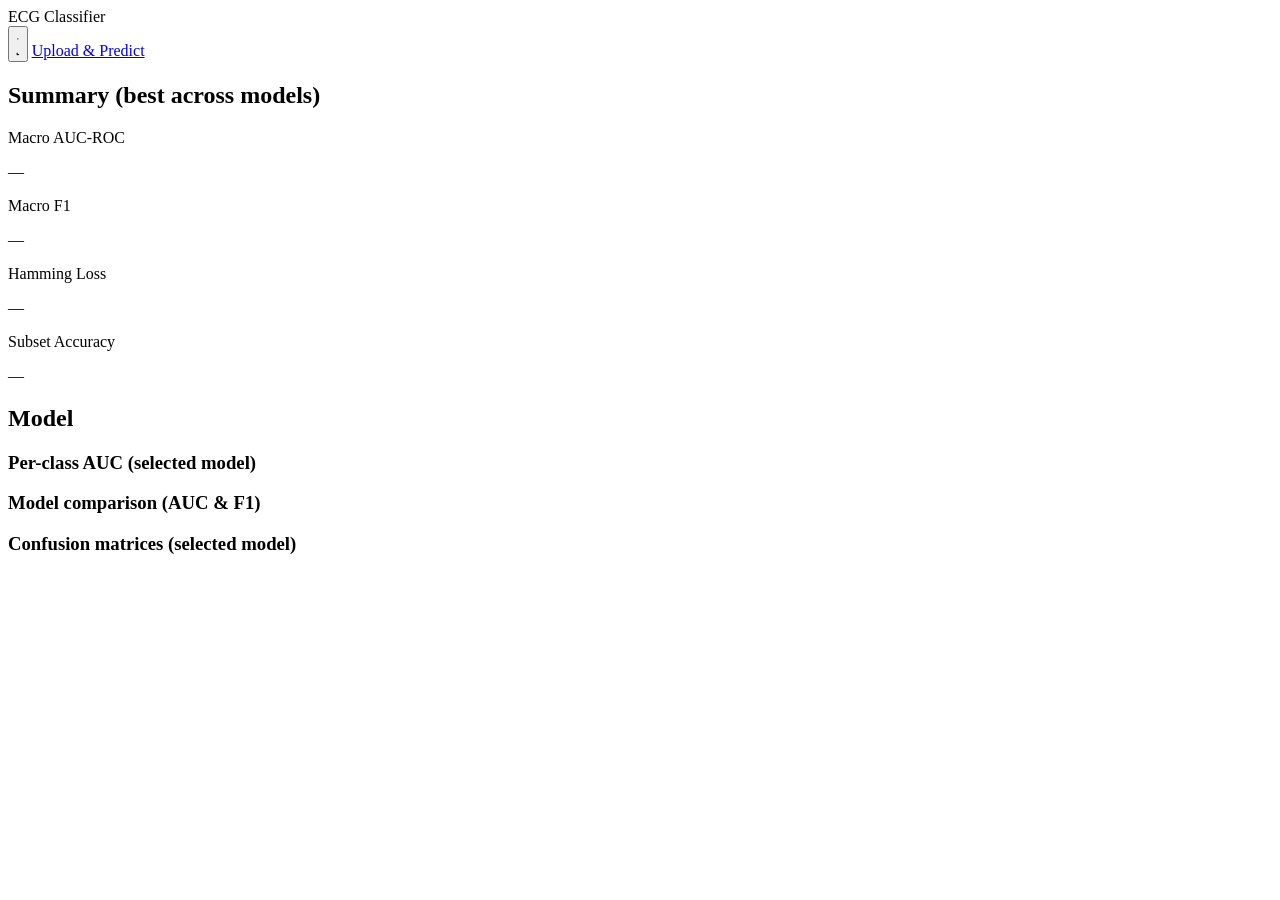
==== app/static/dashboard.html @ f08a7ce4 "feat(frontend): add index and dashboard HTML pages Made-with: Cursor" ====
<!DOCTYPE html>
<html lang="en">
<head>
  <meta charset="UTF-8">
  <meta name="viewport" content="width=device-width, initial-scale=1.0">
  <title>ECG Classifier — Dashboard</title>
  <link rel="preconnect" href="https://fonts.googleapis.com">
  <link rel="preconnect" href="https://fonts.gstatic.com" crossorigin>
  <link href="https://fonts.googleapis.com/css2?family=Inter:wght@400;500;600;700&display=swap" rel="stylesheet">
  <link rel="stylesheet" href="css/style.css">
</head>
<body>
  <nav class="nav">
    <span class="nav-title">ECG Classifier</span>
    <div class="theme-toggle-wrap">
      <button type="button" class="theme-toggle" id="themeToggle" title="Toggle dark mode" aria-label="Toggle dark mode">
        <span class="icon-sun" aria-hidden="true"><svg viewBox="0 0 24 24"><path d="M12 3v1m0 16v1m9-9h-1M4 12H3m15.364 6.364l-.707-.707M6.343 6.343l-.707-.707m12.728 0l-.707.707M6.343 17.657l-.707.707M16 12a4 4 0 11-8 0 4 4 0 018 0z"/></svg></span>
        <span class="icon-moon" aria-hidden="true"><svg viewBox="0 0 24 24"><path d="M21 12.79A9 9 0 1111.21 3 7 7 0 0021 12.79z"/></svg></span>
      </button>
      <a href="index.html" class="nav-link">Upload & Predict</a>
    </div>
  </nav>

  <main class="container">
    <section class="card">
      <h2 class="card-title">Summary (best across models)</h2>
      <div class="summary-cards" id="summaryCards">
        <div class="summary-card"><p class="metric-name">Macro AUC-ROC</p><p class="metric-value" id="bestAuc">—</p></div>
        <div class="summary-card"><p class="metric-name">Macro F1</p><p class="metric-value" id="bestF1">—</p></div>
        <div class="summary-card"><p class="metric-name">Hamming Loss</p><p class="metric-value" id="bestHamming">—</p></div>
        <div class="summary-card"><p class="metric-name">Subset Accuracy</p><p class="metric-value" id="bestSubset">—</p></div>
      </div>
    </section>

    <section class="card">
      <h2 class="card-title">Model</h2>
      <div class="model-tabs" id="modelTabs"></div>

      <h3 class="card-title">Per-class AUC (selected model)</h3>
      <div class="dashboard-chart" id="perClassAucChart"></div>

      <h3 class="card-title">Model comparison (AUC & F1)</h3>
      <div class="dashboard-chart" id="comparisonChart"></div>

      <h3 class="card-title">Confusion matrices (selected model)</h3>
      <div class="confusion-grid" id="confusionGrid"></div>
    </section>
  </main>

  <div class="loading-overlay" id="loadingOverlay">
    <div class="spinner"></div>
  </div>

  <script src="https://cdn.plot.ly/plotly-latest.min.js"></script>
  <script src="js/dashboard.js"></script>
</body>
</html>
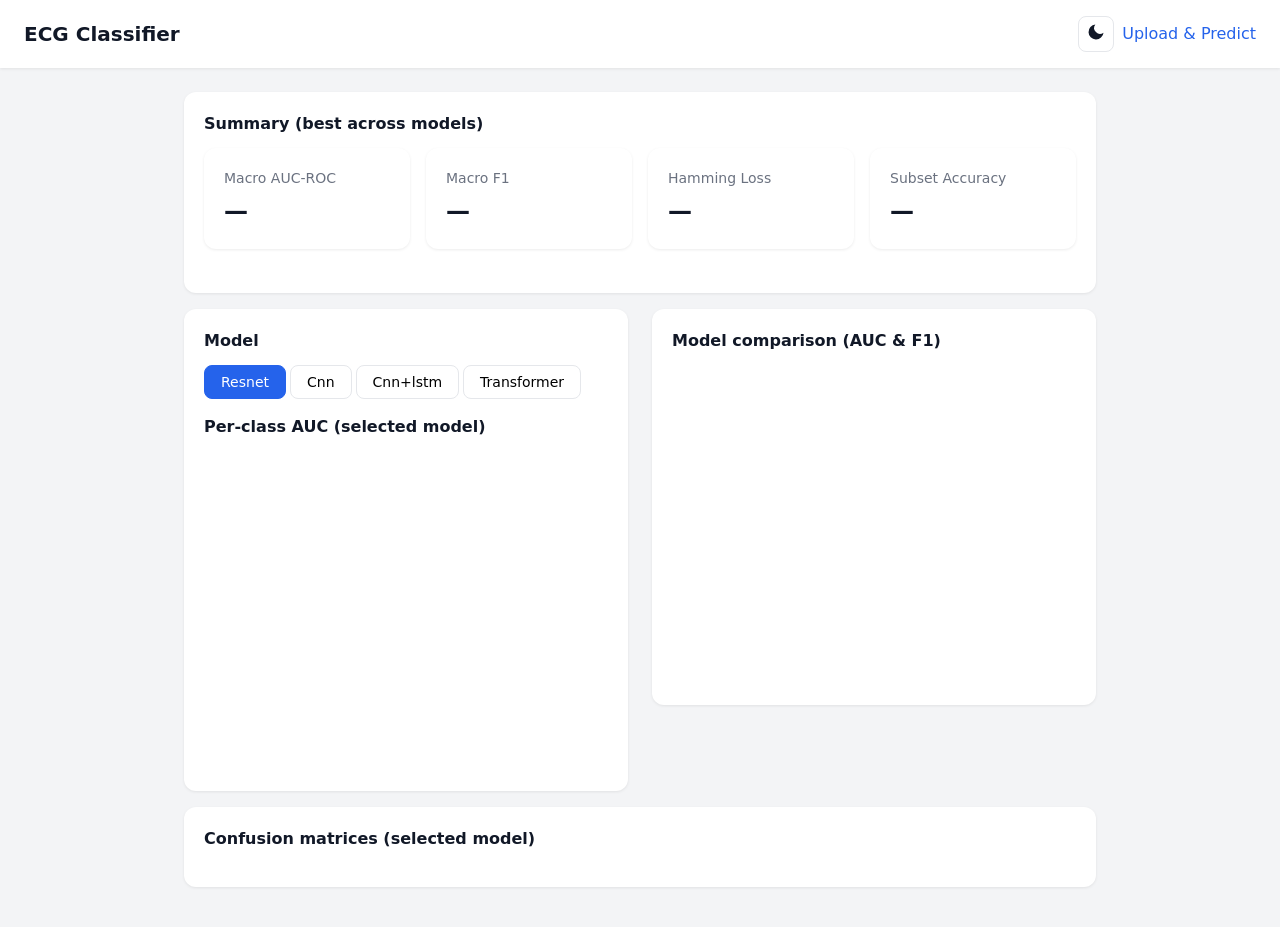
==== commit c5530150: "feat: two-column desktop layout and confusion grid per briefing Made-with: Cursor" ====
--- a/app/static/dashboard.html
+++ b/app/static/dashboard.html
@@ -32,16 +32,20 @@
       </div>
     </section>
 
+    <div class="dashboard-grid">
+      <section class="card">
+        <h2 class="card-title">Model</h2>
+        <div class="model-tabs" id="modelTabs"></div>
+        <h3 class="card-title">Per-class AUC (selected model)</h3>
+        <div class="dashboard-chart" id="perClassAucChart"></div>
+      </section>
+      <section class="card">
+        <h3 class="card-title">Model comparison (AUC & F1)</h3>
+        <div class="dashboard-chart" id="comparisonChart"></div>
+      </section>
+    </div>
+
     <section class="card">
-      <h2 class="card-title">Model</h2>
-      <div class="model-tabs" id="modelTabs"></div>
-
-      <h3 class="card-title">Per-class AUC (selected model)</h3>
-      <div class="dashboard-chart" id="perClassAucChart"></div>
-
-      <h3 class="card-title">Model comparison (AUC & F1)</h3>
-      <div class="dashboard-chart" id="comparisonChart"></div>
-
       <h3 class="card-title">Confusion matrices (selected model)</h3>
       <div class="confusion-grid" id="confusionGrid"></div>
     </section>
--- a/app/static/css/style.css
+++ b/app/static/css/style.css
@@ -0,0 +1,468 @@
+/* ECG Classifier — shared styles */
+:root {
+  --primary: #2563eb;
+  --accent: #1d4ed8;
+  --success: #16a34a;
+  --warning: #ea580c;
+  --gray-absent: #9ca3af;
+  --gray-bg: #f3f4f6;
+  --gray-border: #e5e7eb;
+  --card-bg: #ffffff;
+  --text: #111827;
+  --text-muted: #6b7280;
+  --shadow: 0 1px 3px rgba(0, 0, 0, 0.08);
+  --radius: 12px;
+}
+
+/* Dark mode */
+[data-theme="dark"] {
+  --primary: #3b82f6;
+  --accent: #60a5fa;
+  --success: #22c55e;
+  --warning: #f97316;
+  --gray-absent: #6b7280;
+  --gray-bg: #111827;
+  --gray-border: #374151;
+  --card-bg: #1f2937;
+  --text: #f9fafb;
+  --text-muted: #9ca3af;
+  --shadow: 0 1px 3px rgba(0, 0, 0, 0.3);
+}
+[data-theme="dark"] .upload-zone.drag-over {
+  background: rgba(59, 130, 246, 0.12);
+}
+[data-theme="dark"] .loading-overlay {
+  background: rgba(17, 24, 39, 0.85);
+}
+[data-theme="dark"] .toast {
+  background: #374151;
+}
+[data-theme="dark"] .toast.error {
+  background: #dc2626;
+}
+
+* {
+  box-sizing: border-box;
+}
+
+body {
+  margin: 0;
+  font-family: "Inter", system-ui, -apple-system, sans-serif;
+  font-size: 16px;
+  line-height: 1.5;
+  color: var(--text);
+  background: var(--gray-bg);
+}
+
+/* Navigation */
+.nav {
+  display: flex;
+  align-items: center;
+  justify-content: space-between;
+  padding: 1rem 1.5rem;
+  background: var(--card-bg);
+  box-shadow: var(--shadow);
+}
+
+.nav-title {
+  font-weight: 700;
+  font-size: 1.25rem;
+  color: var(--text);
+}
+
+.nav-link {
+  color: var(--primary);
+  text-decoration: none;
+  font-weight: 500;
+}
+
+.nav-link:hover {
+  text-decoration: underline;
+}
+
+/* Layout */
+.container {
+  max-width: 960px;
+  margin: 0 auto;
+  padding: 1.5rem;
+}
+
+/* Desktop: two-column layout (briefing: single column mobile, two column desktop) */
+@media (min-width: 769px) {
+  .page-grid {
+    display: grid;
+    grid-template-columns: 1fr 1fr;
+    gap: 1.5rem;
+    align-items: start;
+  }
+
+  .dashboard-grid {
+    display: grid;
+    grid-template-columns: 1fr 1fr;
+    gap: 1.5rem;
+    align-items: start;
+  }
+
+  .confusion-grid {
+    grid-template-columns: repeat(2, 1fr);
+  }
+}
+
+@media (max-width: 768px) {
+  .container {
+    padding: 1rem;
+  }
+
+  .confusion-grid {
+    grid-template-columns: 1fr;
+  }
+}
+
+/* Cards */
+.card {
+  background: var(--card-bg);
+  border-radius: var(--radius);
+  box-shadow: var(--shadow);
+  padding: 1.25rem;
+  margin-bottom: 1rem;
+}
+
+.card-title {
+  font-size: 1rem;
+  font-weight: 600;
+  margin: 0 0 0.75rem 0;
+  color: var(--text);
+}
+
+/* Upload zone */
+.upload-zone {
+  border: 2px dashed var(--gray-border);
+  border-radius: var(--radius);
+  padding: 2rem;
+  text-align: center;
+  background: var(--card-bg);
+  transition: border-color 0.2s, background 0.2s;
+  cursor: pointer;
+}
+
+.upload-zone.drag-over {
+  border-color: var(--primary);
+  border-style: solid;
+  background: rgba(37, 99, 235, 0.04);
+}
+
+.upload-zone p {
+  margin: 0;
+  color: var(--text-muted);
+}
+
+.upload-zone .hint {
+  font-size: 0.875rem;
+  margin-top: 0.5rem;
+}
+
+/* Buttons */
+.btn {
+  display: inline-flex;
+  align-items: center;
+  justify-content: center;
+  padding: 0.625rem 1.25rem;
+  font-size: 1rem;
+  font-weight: 500;
+  border: none;
+  border-radius: 8px;
+  cursor: pointer;
+  transition: opacity 0.2s, background 0.2s;
+  font-family: inherit;
+}
+
+.btn-primary {
+  background: var(--primary);
+  color: white;
+}
+
+.btn-primary:hover:not(:disabled) {
+  background: var(--accent);
+}
+
+.btn:disabled {
+  opacity: 0.5;
+  cursor: not-allowed;
+}
+
+/* Options row */
+.options-row {
+  display: flex;
+  flex-wrap: wrap;
+  gap: 1rem;
+  align-items: center;
+  margin: 1rem 0;
+}
+
+.options-row label {
+  font-weight: 500;
+  color: var(--text);
+}
+
+.options-row select {
+  padding: 0.5rem 0.75rem;
+  border: 1px solid var(--gray-border);
+  border-radius: 8px;
+  font-size: 1rem;
+  font-family: inherit;
+  min-width: 140px;
+}
+
+/* ECG chart container */
+.ecg-chart-container {
+  width: 100%;
+  min-height: 400px;
+  max-height: 70vh;
+  overflow: auto;
+  margin: 1rem 0;
+  background: var(--card-bg);
+  border-radius: var(--radius);
+  padding: 0.5rem;
+}
+
+.ecg-chart-container .plotly {
+  width: 100% !important;
+}
+
+/* Prediction bars */
+.prediction-bars {
+  margin-top: 1rem;
+}
+
+.pred-row {
+  display: flex;
+  align-items: center;
+  gap: 0.75rem;
+  margin-bottom: 0.5rem;
+}
+
+.pred-label {
+  font-weight: 500;
+  min-width: 4rem;
+  font-size: 0.875rem;
+}
+
+.pred-bar-wrap {
+  flex: 1;
+  height: 24px;
+  background: var(--gray-bg);
+  border-radius: 4px;
+  overflow: hidden;
+}
+
+.pred-bar {
+  height: 100%;
+  border-radius: 4px;
+  transition: width 0.3s ease;
+}
+
+.pred-bar.success {
+  background: var(--success);
+}
+
+.pred-bar.warning {
+  background: var(--warning);
+}
+
+.pred-bar.absent {
+  background: var(--gray-absent);
+}
+
+.pred-pct {
+  font-size: 0.875rem;
+  color: var(--text-muted);
+  min-width: 3rem;
+  text-align: right;
+}
+
+/* Loading overlay */
+.loading-overlay {
+  position: fixed;
+  inset: 0;
+  background: rgba(255, 255, 255, 0.8);
+  display: flex;
+  align-items: center;
+  justify-content: center;
+  z-index: 1000;
+  visibility: hidden;
+  opacity: 0;
+  transition: visibility 0.2s, opacity 0.2s;
+}
+
+.loading-overlay.visible {
+  visibility: visible;
+  opacity: 1;
+}
+
+.spinner {
+  width: 48px;
+  height: 48px;
+  border: 4px solid var(--gray-border);
+  border-top-color: var(--primary);
+  border-radius: 50%;
+  animation: spin 0.8s linear infinite;
+}
+
+@keyframes spin {
+  to {
+    transform: rotate(360deg);
+  }
+}
+
+/* Toast */
+.toast {
+  position: fixed;
+  bottom: 1.5rem;
+  left: 50%;
+  transform: translateX(-50%) translateY(100px);
+  padding: 0.75rem 1.25rem;
+  background: #1f2937;
+  color: white;
+  border-radius: 8px;
+  font-size: 0.875rem;
+  box-shadow: 0 4px 12px rgba(0, 0, 0, 0.15);
+  z-index: 1001;
+  opacity: 0;
+  transition: transform 0.3s, opacity 0.3s;
+}
+
+.toast.visible {
+  transform: translateX(-50%) translateY(0);
+  opacity: 1;
+}
+
+.toast.error {
+  background: #b91c1c;
+}
+
+/* Dashboard: summary cards */
+.summary-cards {
+  display: grid;
+  grid-template-columns: repeat(auto-fit, minmax(200px, 1fr));
+  gap: 1rem;
+  margin-bottom: 1.5rem;
+}
+
+.summary-card {
+  background: var(--card-bg);
+  border-radius: var(--radius);
+  box-shadow: var(--shadow);
+  padding: 1.25rem;
+}
+
+.summary-card .metric-name {
+  font-size: 0.875rem;
+  color: var(--text-muted);
+  margin: 0 0 0.25rem 0;
+}
+
+.summary-card .metric-value {
+  font-size: 1.5rem;
+  font-weight: 700;
+  color: var(--text);
+  margin: 0;
+}
+
+/* Dashboard: tabs */
+.model-tabs {
+  display: flex;
+  gap: 0.25rem;
+  margin-bottom: 1rem;
+  flex-wrap: wrap;
+}
+
+.model-tabs button {
+  padding: 0.5rem 1rem;
+  border: 1px solid var(--gray-border);
+  background: var(--card-bg);
+  border-radius: 8px;
+  cursor: pointer;
+  font-size: 0.875rem;
+  font-weight: 500;
+  font-family: inherit;
+}
+
+.model-tabs button:hover {
+  background: var(--gray-bg);
+}
+
+.model-tabs button.active {
+  background: var(--primary);
+  color: white;
+  border-color: var(--primary);
+}
+
+/* Dashboard: chart containers */
+.dashboard-chart {
+  width: 100%;
+  min-height: 300px;
+  margin: 1rem 0;
+}
+
+.confusion-grid {
+  display: grid;
+  grid-template-columns: repeat(auto-fill, minmax(280px, 1fr));
+  gap: 1rem;
+  margin-top: 1rem;
+}
+
+.confusion-grid .dashboard-chart {
+  min-height: 220px;
+}
+
+/* Hide file input */
+.input-file-hidden {
+  position: absolute;
+  width: 0.1px;
+  height: 0.1px;
+  opacity: 0;
+  overflow: hidden;
+  z-index: -1;
+}
+
+/* Theme toggle (dashboard) */
+.theme-toggle-wrap {
+  display: flex;
+  align-items: center;
+  gap: 0.5rem;
+}
+.theme-toggle {
+  display: inline-flex;
+  align-items: center;
+  justify-content: center;
+  width: 2.25rem;
+  height: 2.25rem;
+  padding: 0;
+  border: 1px solid var(--gray-border);
+  border-radius: 8px;
+  background: var(--card-bg);
+  color: var(--text);
+  cursor: pointer;
+  transition: background 0.2s, border-color 0.2s;
+  font-size: 1.1rem;
+}
+.theme-toggle:hover {
+  background: var(--gray-bg);
+}
+.theme-toggle svg {
+  width: 1.25rem;
+  height: 1.25rem;
+  fill: currentColor;
+}
+.theme-toggle .icon-sun {
+  display: none;
+}
+.theme-toggle .icon-moon {
+  display: block;
+}
+[data-theme="dark"] .theme-toggle .icon-moon {
+  display: none;
+}
+[data-theme="dark"] .theme-toggle .icon-sun {
+  display: block;
+}
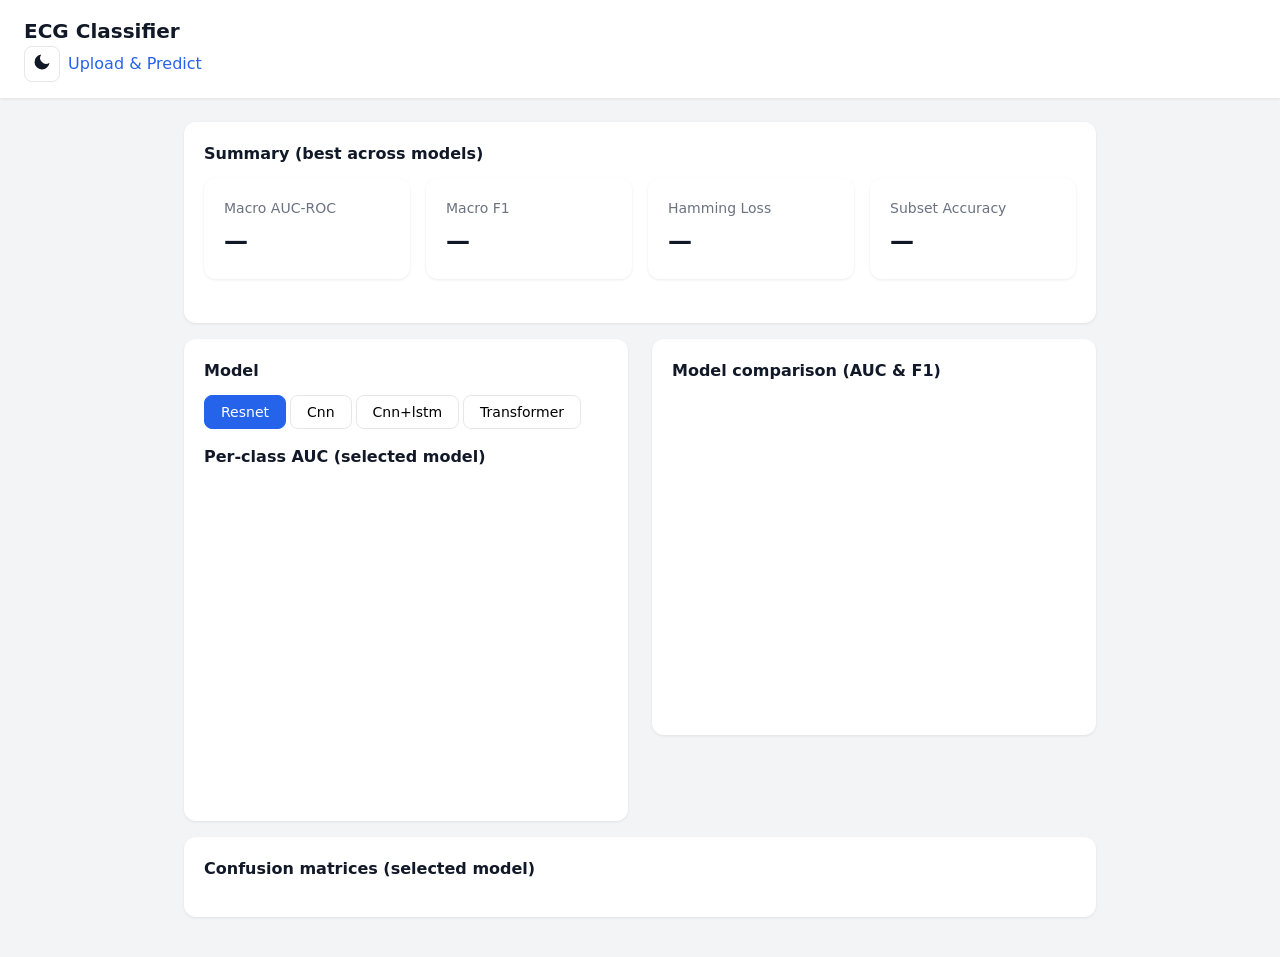
==== commit a3e92da2: "feat: add nav-inner and container--upload for centered layout Made-with: Cursor" ====
--- a/app/static/dashboard.html
+++ b/app/static/dashboard.html
@@ -4,6 +4,7 @@
   <meta charset="UTF-8">
   <meta name="viewport" content="width=device-width, initial-scale=1.0">
   <title>ECG Classifier — Dashboard</title>
+  <link rel="preload" href="css/style.css" as="style">
   <link rel="preconnect" href="https://fonts.googleapis.com">
   <link rel="preconnect" href="https://fonts.gstatic.com" crossorigin>
   <link href="https://fonts.googleapis.com/css2?family=Inter:wght@400;500;600;700&display=swap" rel="stylesheet">
@@ -11,13 +12,15 @@
 </head>
 <body>
   <nav class="nav">
-    <span class="nav-title">ECG Classifier</span>
-    <div class="theme-toggle-wrap">
-      <button type="button" class="theme-toggle" id="themeToggle" title="Toggle dark mode" aria-label="Toggle dark mode">
-        <span class="icon-sun" aria-hidden="true"><svg viewBox="0 0 24 24"><path d="M12 3v1m0 16v1m9-9h-1M4 12H3m15.364 6.364l-.707-.707M6.343 6.343l-.707-.707m12.728 0l-.707.707M6.343 17.657l-.707.707M16 12a4 4 0 11-8 0 4 4 0 018 0z"/></svg></span>
-        <span class="icon-moon" aria-hidden="true"><svg viewBox="0 0 24 24"><path d="M21 12.79A9 9 0 1111.21 3 7 7 0 0021 12.79z"/></svg></span>
-      </button>
-      <a href="index.html" class="nav-link">Upload & Predict</a>
+    <div class="nav-inner">
+      <span class="nav-title">ECG Classifier</span>
+      <div class="theme-toggle-wrap">
+        <button type="button" class="theme-toggle" id="themeToggle" title="Toggle dark mode" aria-label="Toggle dark mode">
+          <span class="icon-sun" aria-hidden="true"><svg viewBox="0 0 24 24"><path d="M12 3v1m0 16v1m9-9h-1M4 12H3m15.364 6.364l-.707-.707M6.343 6.343l-.707-.707m12.728 0l-.707.707M6.343 17.657l-.707.707M16 12a4 4 0 11-8 0 4 4 0 018 0z"/></svg></span>
+          <span class="icon-moon" aria-hidden="true"><svg viewBox="0 0 24 24"><path d="M21 12.79A9 9 0 1111.21 3 7 7 0 0021 12.79z"/></svg></span>
+        </button>
+        <a href="index.html" class="nav-link">Upload & Predict</a>
+      </div>
     </div>
   </nav>
 
@@ -51,11 +54,12 @@
     </section>
   </main>
 
-  <div class="loading-overlay" id="loadingOverlay">
-    <div class="spinner"></div>
+  <div class="loading-overlay" id="loadingOverlay" aria-hidden="true" aria-live="polite">
+    <div class="spinner" aria-hidden="true"></div>
   </div>
 
-  <script src="https://cdn.plot.ly/plotly-latest.min.js"></script>
-  <script src="js/dashboard.js"></script>
+  <script src="https://cdn.plot.ly/plotly-latest.min.js" defer></script>
+  <script src="js/theme.js" defer></script>
+  <script src="js/dashboard.js" defer></script>
 </body>
 </html>
--- a/app/static/css/style.css
+++ b/app/static/css/style.css
@@ -45,6 +45,15 @@
   box-sizing: border-box;
 }
 
+/* Reduce motion for users who prefer it */
+@media (prefers-reduced-motion: reduce) {
+  *, *::before, *::after {
+    animation-duration: 0.01ms !important;
+    animation-iteration-count: 1 !important;
+    transition-duration: 0.01ms !important;
+  }
+}
+
 body {
   margin: 0;
   font-family: "Inter", system-ui, -apple-system, sans-serif;
@@ -52,6 +61,7 @@
   line-height: 1.5;
   color: var(--text);
   background: var(--gray-bg);
+  transition: background-color 0.25s ease, color 0.25s ease;
 }
 
 /* Navigation */
@@ -62,6 +72,7 @@
   padding: 1rem 1.5rem;
   background: var(--card-bg);
   box-shadow: var(--shadow);
+  transition: background-color 0.25s ease, color 0.25s ease, box-shadow 0.25s ease;
 }
 
 .nav-title {
@@ -78,6 +89,11 @@
 
 .nav-link:hover {
   text-decoration: underline;
+}
+
+.nav-link:focus-visible {
+  outline: 2px solid var(--primary);
+  outline-offset: 2px;
 }
 
 /* Layout */
@@ -108,6 +124,11 @@
   }
 }
 
+.page-grid-right {
+  content-visibility: auto;
+  contain-intrinsic-size: auto 400px;
+}
+
 @media (max-width: 768px) {
   .container {
     padding: 1rem;
@@ -118,13 +139,15 @@
   }
 }
 
-/* Cards */
+/* Cards — contain for faster layout */
 .card {
   background: var(--card-bg);
   border-radius: var(--radius);
   box-shadow: var(--shadow);
   padding: 1.25rem;
   margin-bottom: 1rem;
+  transition: background-color 0.25s ease, color 0.25s ease, box-shadow 0.25s ease;
+  contain: layout style paint;
 }
 
 .card-title {
@@ -143,6 +166,11 @@
   background: var(--card-bg);
   transition: border-color 0.2s, background 0.2s;
   cursor: pointer;
+}
+
+.upload-zone:focus-visible {
+  outline: 2px solid var(--primary);
+  outline-offset: 2px;
 }
 
 .upload-zone.drag-over {
@@ -185,6 +213,11 @@
   background: var(--accent);
 }
 
+.btn:focus-visible {
+  outline: 2px solid var(--accent);
+  outline-offset: 2px;
+}
+
 .btn:disabled {
   opacity: 0.5;
   cursor: not-allowed;
@@ -213,7 +246,12 @@
   min-width: 140px;
 }
 
-/* ECG chart container */
+.options-row select:focus-visible {
+  outline: 2px solid var(--primary);
+  outline-offset: 2px;
+}
+
+/* ECG chart container — contain for cheaper scroll/repaint */
 .ecg-chart-container {
   width: 100%;
   min-height: 400px;
@@ -223,6 +261,7 @@
   background: var(--card-bg);
   border-radius: var(--radius);
   padding: 0.5rem;
+  contain: layout paint;
 }
 
 .ecg-chart-container .plotly {
@@ -306,6 +345,7 @@
   border-top-color: var(--primary);
   border-radius: 50%;
   animation: spin 0.8s linear infinite;
+  will-change: transform;
 }
 
 @keyframes spin {
@@ -391,17 +431,23 @@
   background: var(--gray-bg);
 }
 
+.model-tabs button:focus-visible {
+  outline: 2px solid var(--primary);
+  outline-offset: 2px;
+}
+
 .model-tabs button.active {
   background: var(--primary);
   color: white;
   border-color: var(--primary);
 }
 
-/* Dashboard: chart containers */
+/* Dashboard: chart containers — contain for faster Plotly resize/scroll */
 .dashboard-chart {
   width: 100%;
   min-height: 300px;
   margin: 1rem 0;
+  contain: layout paint;
 }
 
 .confusion-grid {
@@ -443,11 +489,15 @@
   background: var(--card-bg);
   color: var(--text);
   cursor: pointer;
-  transition: background 0.2s, border-color 0.2s;
+  transition: background 0.25s ease, border-color 0.25s ease, color 0.25s ease;
   font-size: 1.1rem;
 }
 .theme-toggle:hover {
   background: var(--gray-bg);
+}
+.theme-toggle:focus-visible {
+  outline: 2px solid var(--primary);
+  outline-offset: 2px;
 }
 .theme-toggle svg {
   width: 1.25rem;
--- a/app/static/css/style.css
+++ b/app/static/css/style.css
@@ -45,6 +45,15 @@
   box-sizing: border-box;
 }
 
+/* Reduce motion for users who prefer it */
+@media (prefers-reduced-motion: reduce) {
+  *, *::before, *::after {
+    animation-duration: 0.01ms !important;
+    animation-iteration-count: 1 !important;
+    transition-duration: 0.01ms !important;
+  }
+}
+
 body {
   margin: 0;
   font-family: "Inter", system-ui, -apple-system, sans-serif;
@@ -52,6 +61,7 @@
   line-height: 1.5;
   color: var(--text);
   background: var(--gray-bg);
+  transition: background-color 0.25s ease, color 0.25s ease;
 }
 
 /* Navigation */
@@ -62,6 +72,7 @@
   padding: 1rem 1.5rem;
   background: var(--card-bg);
   box-shadow: var(--shadow);
+  transition: background-color 0.25s ease, color 0.25s ease, box-shadow 0.25s ease;
 }
 
 .nav-title {
@@ -78,6 +89,11 @@
 
 .nav-link:hover {
   text-decoration: underline;
+}
+
+.nav-link:focus-visible {
+  outline: 2px solid var(--primary);
+  outline-offset: 2px;
 }
 
 /* Layout */
@@ -108,6 +124,11 @@
   }
 }
 
+.page-grid-right {
+  content-visibility: auto;
+  contain-intrinsic-size: auto 400px;
+}
+
 @media (max-width: 768px) {
   .container {
     padding: 1rem;
@@ -118,13 +139,15 @@
   }
 }
 
-/* Cards */
+/* Cards — contain for faster layout */
 .card {
   background: var(--card-bg);
   border-radius: var(--radius);
   box-shadow: var(--shadow);
   padding: 1.25rem;
   margin-bottom: 1rem;
+  transition: background-color 0.25s ease, color 0.25s ease, box-shadow 0.25s ease;
+  contain: layout style paint;
 }
 
 .card-title {
@@ -143,6 +166,11 @@
   background: var(--card-bg);
   transition: border-color 0.2s, background 0.2s;
   cursor: pointer;
+}
+
+.upload-zone:focus-visible {
+  outline: 2px solid var(--primary);
+  outline-offset: 2px;
 }
 
 .upload-zone.drag-over {
@@ -185,6 +213,11 @@
   background: var(--accent);
 }
 
+.btn:focus-visible {
+  outline: 2px solid var(--accent);
+  outline-offset: 2px;
+}
+
 .btn:disabled {
   opacity: 0.5;
   cursor: not-allowed;
@@ -213,7 +246,12 @@
   min-width: 140px;
 }
 
-/* ECG chart container */
+.options-row select:focus-visible {
+  outline: 2px solid var(--primary);
+  outline-offset: 2px;
+}
+
+/* ECG chart container — contain for cheaper scroll/repaint */
 .ecg-chart-container {
   width: 100%;
   min-height: 400px;
@@ -223,6 +261,7 @@
   background: var(--card-bg);
   border-radius: var(--radius);
   padding: 0.5rem;
+  contain: layout paint;
 }
 
 .ecg-chart-container .plotly {
@@ -306,6 +345,7 @@
   border-top-color: var(--primary);
   border-radius: 50%;
   animation: spin 0.8s linear infinite;
+  will-change: transform;
 }
 
 @keyframes spin {
@@ -391,17 +431,23 @@
   background: var(--gray-bg);
 }
 
+.model-tabs button:focus-visible {
+  outline: 2px solid var(--primary);
+  outline-offset: 2px;
+}
+
 .model-tabs button.active {
   background: var(--primary);
   color: white;
   border-color: var(--primary);
 }
 
-/* Dashboard: chart containers */
+/* Dashboard: chart containers — contain for faster Plotly resize/scroll */
 .dashboard-chart {
   width: 100%;
   min-height: 300px;
   margin: 1rem 0;
+  contain: layout paint;
 }
 
 .confusion-grid {
@@ -443,11 +489,15 @@
   background: var(--card-bg);
   color: var(--text);
   cursor: pointer;
-  transition: background 0.2s, border-color 0.2s;
+  transition: background 0.25s ease, border-color 0.25s ease, color 0.25s ease;
   font-size: 1.1rem;
 }
 .theme-toggle:hover {
   background: var(--gray-bg);
+}
+.theme-toggle:focus-visible {
+  outline: 2px solid var(--primary);
+  outline-offset: 2px;
 }
 .theme-toggle svg {
   width: 1.25rem;
